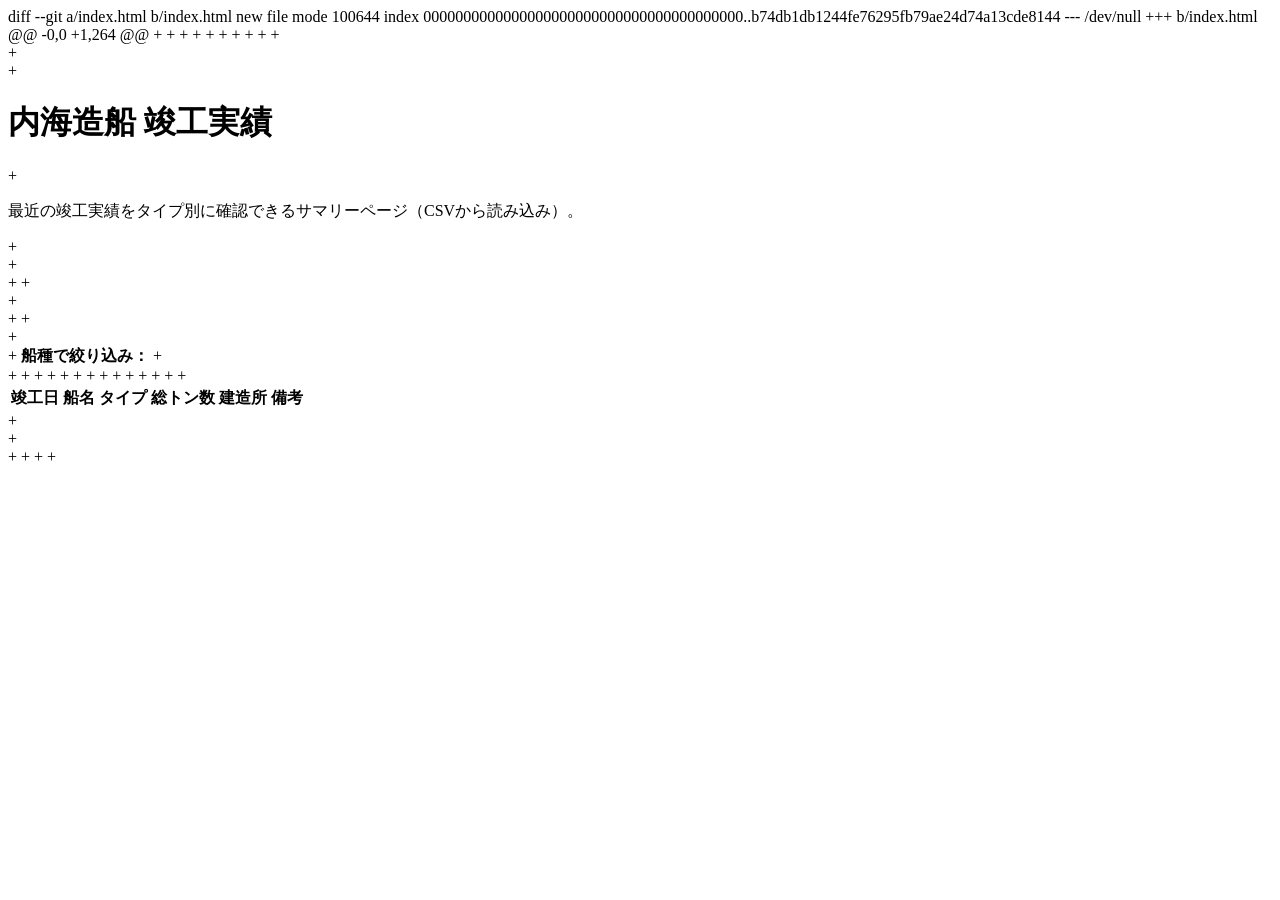
==== index.html @ 5a9d7d97 "Create index.html" ====
diff --git a/index.html b/index.html
new file mode 100644
index 0000000000000000000000000000000000000000..b74db1db1244fe76295fb79ae24d74a13cde8144
--- /dev/null
+++ b/index.html
@@ -0,0 +1,264 @@
+<!DOCTYPE html>
+<html lang="ja">
+<head>
+  <meta charset="UTF-8" />
+  <meta name="viewport" content="width=device-width, initial-scale=1.0" />
+  <title>内海造船 竣工実績</title>
+  <style>
+    :root {
+      --bg: #f6f7fb;
+      --card: #ffffff;
+      --accent: #0b6cff;
+      --text: #1f2933;
+      --muted: #4b5563;
+      --border: #e5e7eb;
+    }
+
+    * { box-sizing: border-box; }
+
+    body {
+      margin: 0;
+      font-family: "Noto Sans JP", "Inter", system-ui, -apple-system, BlinkMacSystemFont, "Segoe UI", sans-serif;
+      background: var(--bg);
+      color: var(--text);
+      line-height: 1.6;
+    }
+
+    header {
+      background: linear-gradient(135deg, #0b6cff, #003e9f);
+      color: #fff;
+      padding: 48px 24px 64px;
+    }
+
+    .container {
+      max-width: 1080px;
+      margin: 0 auto;
+      padding: 0 16px 64px;
+    }
+
+    h1 { margin: 0 0 8px; font-size: 32px; }
+
+    .lead { margin: 0; color: rgba(255,255,255,0.9); }
+
+    .cards {
+      display: grid;
+      grid-template-columns: repeat(auto-fit, minmax(240px, 1fr));
+      gap: 16px;
+      margin-top: -32px;
+    }
+
+    .card {
+      background: var(--card);
+      border-radius: 14px;
+      padding: 20px;
+      box-shadow: 0 14px 30px rgba(0,0,0,0.08);
+      border: 1px solid var(--border);
+    }
+
+    .card h2 { margin: 0 0 6px; font-size: 18px; color: var(--muted); }
+    .card .value { font-size: 28px; font-weight: 700; }
+
+    .filters {
+      display: flex;
+      flex-wrap: wrap;
+      gap: 12px;
+      margin: 32px 0 16px;
+      align-items: center;
+    }
+
+    .pill {
+      padding: 8px 12px;
+      border: 1px solid var(--border);
+      border-radius: 999px;
+      background: var(--card);
+      color: var(--text);
+      cursor: pointer;
+      transition: all .2s ease;
+      font-size: 14px;
+    }
+
+    .pill.active { background: var(--accent); color: #fff; border-color: var(--accent); }
+
+    table {
+      width: 100%;
+      border-collapse: collapse;
+      background: var(--card);
+      border: 1px solid var(--border);
+      border-radius: 12px;
+      overflow: hidden;
+      box-shadow: 0 8px 16px rgba(0,0,0,0.04);
+    }
+
+    th, td {
+      padding: 12px 14px;
+      border-bottom: 1px solid var(--border);
+      text-align: left;
+      font-size: 14px;
+    }
+
+    th { background: #f8fafc; color: var(--muted); font-weight: 600; }
+
+    tr:last-child td { border-bottom: none; }
+
+    .badge {
+      display: inline-block;
+      padding: 6px 10px;
+      border-radius: 999px;
+      background: rgba(11,108,255,0.12);
+      color: #0b6cff;
+      font-weight: 700;
+      font-size: 12px;
+    }
+
+    @media (max-width: 720px) {
+      header { padding: 32px 16px 56px; }
+      h1 { font-size: 26px; }
+      table, thead, tbody, th, td, tr { display: block; }
+      thead { display: none; }
+      tr { border-bottom: 1px solid var(--border); }
+      td { border: none; padding: 10px 14px; }
+      td::before {
+        content: attr(data-label);
+        display: block;
+        font-weight: 700;
+        color: var(--muted);
+        margin-bottom: 4px;
+      }
+    }
+  </style>
+</head>
+<body>
+  <header>
+    <div class="container">
+      <h1>内海造船 竣工実績</h1>
+      <p class="lead">最近の竣工実績をタイプ別に確認できるサマリーページ（CSVから読み込み）。</p>
+    </div>
+  </header>
+
+  <main class="container">
+    <section class="cards" id="summaryCards"></section>
+
+    <section>
+      <div class="filters" id="filters">
+        <strong>船種で絞り込み：</strong>
+      </div>
+
+      <table id="deliveriesTable" aria-label="竣工実績一覧">
+        <thead>
+          <tr>
+            <th>竣工日</th>
+            <th>船名</th>
+            <th>タイプ</th>
+            <th>総トン数</th>
+            <th>建造所</th>
+            <th>備考</th>
+          </tr>
+        </thead>
+        <tbody></tbody>
+      </table>
+    </section>
+  </main>
+
+  <script>
+    let deliveries = [];
+    const tableBody = document.querySelector("#deliveriesTable tbody");
+    const filters = document.getElementById("filters");
+    const summaryCards = document.getElementById("summaryCards");
+
+    const formatNumber = (num) => num.toLocaleString("ja-JP") + " GT";
+
+    const parseCsv = (text) => {
+      const lines = text.trim().split(/\r?\n/);
+      const headers = lines.shift().split(",");
+
+      return lines
+        .filter(Boolean)
+        .map((line) => {
+          const cells = line.split(/,(?=(?:[^"]*"[^"]*")*[^"]*$)/).map((cell) => cell.replace(/^"|"$/g, ""));
+          const record = Object.fromEntries(headers.map((key, idx) => [key, cells[idx] ?? ""]));
+          return {
+            date: record.date,
+            name: record.name,
+            type: record.type,
+            tonnage: Number(record.tonnage) || 0,
+            yard: record.yard,
+            note: record.note,
+          };
+        });
+    };
+
+    const renderTable = (type) => {
+      tableBody.innerHTML = "";
+      const filtered = type === "すべて" ? deliveries : deliveries.filter((d) => d.type === type);
+      filtered
+        .sort((a, b) => new Date(b.date) - new Date(a.date))
+        .forEach((d) => {
+          const tr = document.createElement("tr");
+          tr.innerHTML = `
+            <td data-label="竣工日">${d.date}</td>
+            <td data-label="船名">${d.name}</td>
+            <td data-label="タイプ"><span class="badge">${d.type}</span></td>
+            <td data-label="総トン数">${formatNumber(d.tonnage)}</td>
+            <td data-label="建造所">${d.yard}</td>
+            <td data-label="備考">${d.note}</td>
+          `;
+          tableBody.appendChild(tr);
+        });
+    };
+
+    const buildFilters = () => {
+      filters.innerHTML = "<strong>船種で絞り込み：</strong>";
+      const types = ["すべて", ...new Set(deliveries.map((d) => d.type))];
+      types.forEach((type, index) => {
+        const btn = document.createElement("button");
+        btn.className = "pill" + (index === 0 ? " active" : "");
+        btn.textContent = type;
+        btn.addEventListener("click", () => {
+          document.querySelectorAll('.pill').forEach(p => p.classList.remove('active'));
+          btn.classList.add('active');
+          renderTable(type);
+        });
+        filters.appendChild(btn);
+      });
+    };
+
+    const renderSummary = () => {
+      summaryCards.innerHTML = "";
+      const total = deliveries.length;
+      const avgTonnage = total === 0 ? 0 : Math.round(deliveries.reduce((sum, d) => sum + d.tonnage, 0) / total);
+      const latestYear = deliveries.length ? new Date(Math.max(...deliveries.map((d) => new Date(d.date)))).getFullYear() : "-";
+      const shipTypes = new Set(deliveries.map((d) => d.type)).size;
+
+      const cards = [
+        { label: "掲載件数", value: `${total} 隻` },
+        { label: "平均総トン数", value: `${avgTonnage.toLocaleString("ja-JP")} GT` },
+        { label: "最新竣工年", value: `${latestYear} 年` },
+        { label: "船種バリエーション", value: `${shipTypes} タイプ` },
+      ];
+
+      cards.forEach((card) => {
+        const div = document.createElement("div");
+        div.className = "card";
+        div.innerHTML = `<h2>${card.label}</h2><div class=\"value\">${card.value}</div>`;
+        summaryCards.appendChild(div);
+      });
+    };
+
+    const loadCsv = async () => {
+      try {
+        const response = await fetch("deliveries.csv");
+        const text = await response.text();
+        deliveries = parseCsv(text);
+        buildFilters();
+        renderSummary();
+        renderTable("すべて");
+      } catch (error) {
+        tableBody.innerHTML = `<tr><td colspan=\"6\">データの読み込みに失敗しました</td></tr>`;
+        console.error("CSV load error", error);
+      }
+    };
+
+    loadCsv();
+  </script>
+</body>
+</html>
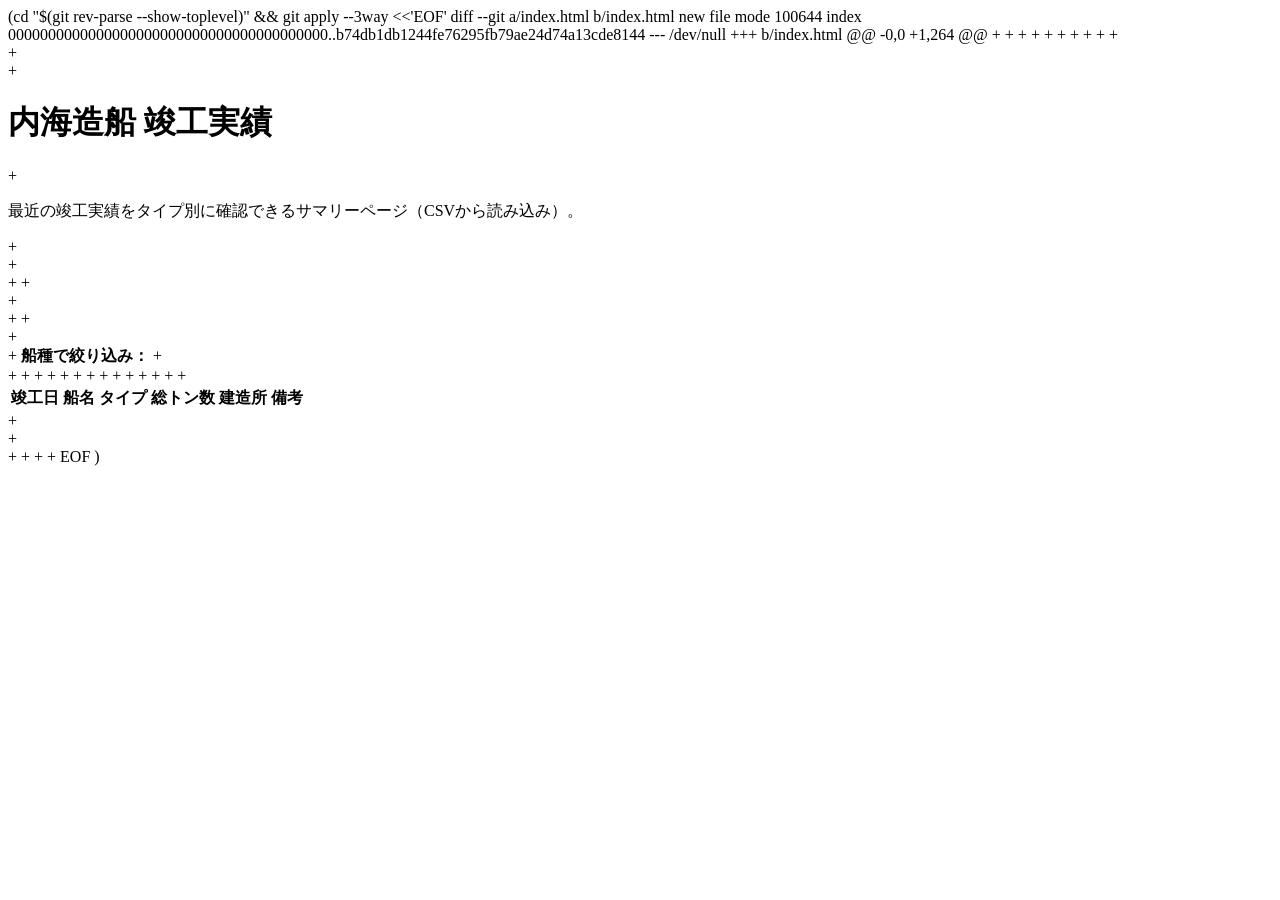
==== commit 2db442e4: "Update index.html" ====
--- a/index.html
+++ b/index.html
@@ -1,3 +1,4 @@
+ (cd "$(git rev-parse --show-toplevel)" && git apply --3way <<'EOF' 
 diff --git a/index.html b/index.html
 new file mode 100644
 index 0000000000000000000000000000000000000000..b74db1db1244fe76295fb79ae24d74a13cde8144
@@ -268,3 +269,6 @@
 +  </script>
 +</body>
 +</html>
+ 
+EOF
+)
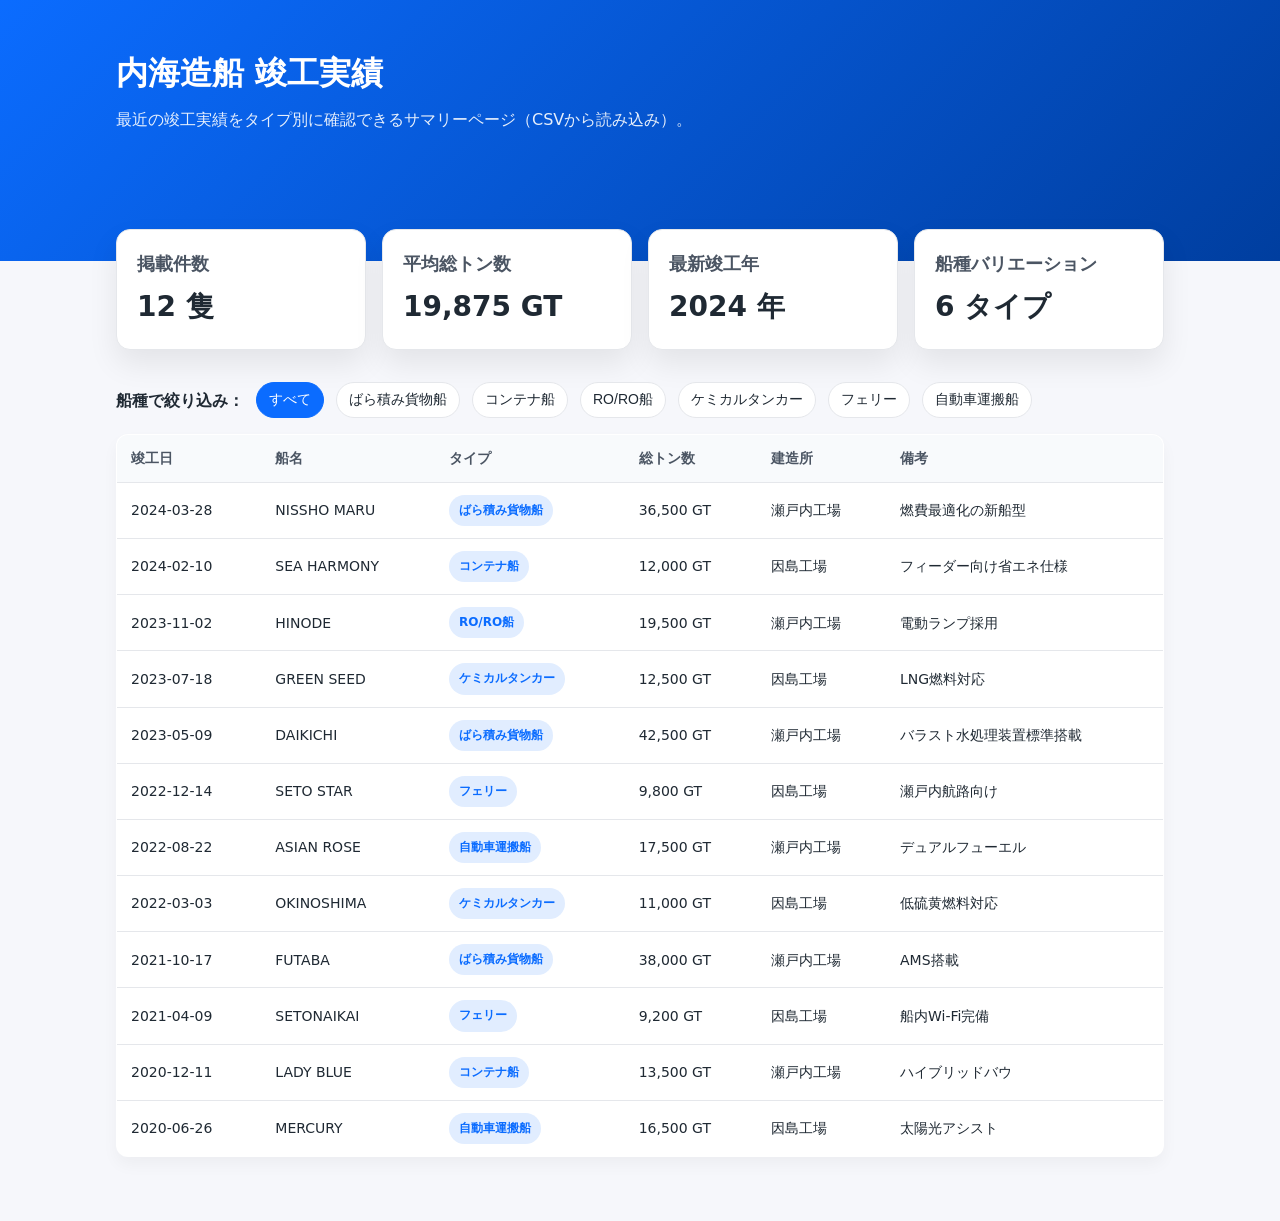
==== commit f49d9b6a: "Fix index.html and deliveries.csv containing raw diff text Both files were committed with the conten" ====
--- a/index.html
+++ b/index.html
@@ -1,274 +1,264 @@
- (cd "$(git rev-parse --show-toplevel)" && git apply --3way <<'EOF' 
-diff --git a/index.html b/index.html
-new file mode 100644
-index 0000000000000000000000000000000000000000..b74db1db1244fe76295fb79ae24d74a13cde8144
---- /dev/null
-+++ b/index.html
-@@ -0,0 +1,264 @@
-+<!DOCTYPE html>
-+<html lang="ja">
-+<head>
-+  <meta charset="UTF-8" />
-+  <meta name="viewport" content="width=device-width, initial-scale=1.0" />
-+  <title>内海造船 竣工実績</title>
-+  <style>
-+    :root {
-+      --bg: #f6f7fb;
-+      --card: #ffffff;
-+      --accent: #0b6cff;
-+      --text: #1f2933;
-+      --muted: #4b5563;
-+      --border: #e5e7eb;
-+    }
-+
-+    * { box-sizing: border-box; }
-+
-+    body {
-+      margin: 0;
-+      font-family: "Noto Sans JP", "Inter", system-ui, -apple-system, BlinkMacSystemFont, "Segoe UI", sans-serif;
-+      background: var(--bg);
-+      color: var(--text);
-+      line-height: 1.6;
-+    }
-+
-+    header {
-+      background: linear-gradient(135deg, #0b6cff, #003e9f);
-+      color: #fff;
-+      padding: 48px 24px 64px;
-+    }
-+
-+    .container {
-+      max-width: 1080px;
-+      margin: 0 auto;
-+      padding: 0 16px 64px;
-+    }
-+
-+    h1 { margin: 0 0 8px; font-size: 32px; }
-+
-+    .lead { margin: 0; color: rgba(255,255,255,0.9); }
-+
-+    .cards {
-+      display: grid;
-+      grid-template-columns: repeat(auto-fit, minmax(240px, 1fr));
-+      gap: 16px;
-+      margin-top: -32px;
-+    }
-+
-+    .card {
-+      background: var(--card);
-+      border-radius: 14px;
-+      padding: 20px;
-+      box-shadow: 0 14px 30px rgba(0,0,0,0.08);
-+      border: 1px solid var(--border);
-+    }
-+
-+    .card h2 { margin: 0 0 6px; font-size: 18px; color: var(--muted); }
-+    .card .value { font-size: 28px; font-weight: 700; }
-+
-+    .filters {
-+      display: flex;
-+      flex-wrap: wrap;
-+      gap: 12px;
-+      margin: 32px 0 16px;
-+      align-items: center;
-+    }
-+
-+    .pill {
-+      padding: 8px 12px;
-+      border: 1px solid var(--border);
-+      border-radius: 999px;
-+      background: var(--card);
-+      color: var(--text);
-+      cursor: pointer;
-+      transition: all .2s ease;
-+      font-size: 14px;
-+    }
-+
-+    .pill.active { background: var(--accent); color: #fff; border-color: var(--accent); }
-+
-+    table {
-+      width: 100%;
-+      border-collapse: collapse;
-+      background: var(--card);
-+      border: 1px solid var(--border);
-+      border-radius: 12px;
-+      overflow: hidden;
-+      box-shadow: 0 8px 16px rgba(0,0,0,0.04);
-+    }
-+
-+    th, td {
-+      padding: 12px 14px;
-+      border-bottom: 1px solid var(--border);
-+      text-align: left;
-+      font-size: 14px;
-+    }
-+
-+    th { background: #f8fafc; color: var(--muted); font-weight: 600; }
-+
-+    tr:last-child td { border-bottom: none; }
-+
-+    .badge {
-+      display: inline-block;
-+      padding: 6px 10px;
-+      border-radius: 999px;
-+      background: rgba(11,108,255,0.12);
-+      color: #0b6cff;
-+      font-weight: 700;
-+      font-size: 12px;
-+    }
-+
-+    @media (max-width: 720px) {
-+      header { padding: 32px 16px 56px; }
-+      h1 { font-size: 26px; }
-+      table, thead, tbody, th, td, tr { display: block; }
-+      thead { display: none; }
-+      tr { border-bottom: 1px solid var(--border); }
-+      td { border: none; padding: 10px 14px; }
-+      td::before {
-+        content: attr(data-label);
-+        display: block;
-+        font-weight: 700;
-+        color: var(--muted);
-+        margin-bottom: 4px;
-+      }
-+    }
-+  </style>
-+</head>
-+<body>
-+  <header>
-+    <div class="container">
-+      <h1>内海造船 竣工実績</h1>
-+      <p class="lead">最近の竣工実績をタイプ別に確認できるサマリーページ（CSVから読み込み）。</p>
-+    </div>
-+  </header>
-+
-+  <main class="container">
-+    <section class="cards" id="summaryCards"></section>
-+
-+    <section>
-+      <div class="filters" id="filters">
-+        <strong>船種で絞り込み：</strong>
-+      </div>
-+
-+      <table id="deliveriesTable" aria-label="竣工実績一覧">
-+        <thead>
-+          <tr>
-+            <th>竣工日</th>
-+            <th>船名</th>
-+            <th>タイプ</th>
-+            <th>総トン数</th>
-+            <th>建造所</th>
-+            <th>備考</th>
-+          </tr>
-+        </thead>
-+        <tbody></tbody>
-+      </table>
-+    </section>
-+  </main>
-+
-+  <script>
-+    let deliveries = [];
-+    const tableBody = document.querySelector("#deliveriesTable tbody");
-+    const filters = document.getElementById("filters");
-+    const summaryCards = document.getElementById("summaryCards");
-+
-+    const formatNumber = (num) => num.toLocaleString("ja-JP") + " GT";
-+
-+    const parseCsv = (text) => {
-+      const lines = text.trim().split(/\r?\n/);
-+      const headers = lines.shift().split(",");
-+
-+      return lines
-+        .filter(Boolean)
-+        .map((line) => {
-+          const cells = line.split(/,(?=(?:[^"]*"[^"]*")*[^"]*$)/).map((cell) => cell.replace(/^"|"$/g, ""));
-+          const record = Object.fromEntries(headers.map((key, idx) => [key, cells[idx] ?? ""]));
-+          return {
-+            date: record.date,
-+            name: record.name,
-+            type: record.type,
-+            tonnage: Number(record.tonnage) || 0,
-+            yard: record.yard,
-+            note: record.note,
-+          };
-+        });
-+    };
-+
-+    const renderTable = (type) => {
-+      tableBody.innerHTML = "";
-+      const filtered = type === "すべて" ? deliveries : deliveries.filter((d) => d.type === type);
-+      filtered
-+        .sort((a, b) => new Date(b.date) - new Date(a.date))
-+        .forEach((d) => {
-+          const tr = document.createElement("tr");
-+          tr.innerHTML = `
-+            <td data-label="竣工日">${d.date}</td>
-+            <td data-label="船名">${d.name}</td>
-+            <td data-label="タイプ"><span class="badge">${d.type}</span></td>
-+            <td data-label="総トン数">${formatNumber(d.tonnage)}</td>
-+            <td data-label="建造所">${d.yard}</td>
-+            <td data-label="備考">${d.note}</td>
-+          `;
-+          tableBody.appendChild(tr);
-+        });
-+    };
-+
-+    const buildFilters = () => {
-+      filters.innerHTML = "<strong>船種で絞り込み：</strong>";
-+      const types = ["すべて", ...new Set(deliveries.map((d) => d.type))];
-+      types.forEach((type, index) => {
-+        const btn = document.createElement("button");
-+        btn.className = "pill" + (index === 0 ? " active" : "");
-+        btn.textContent = type;
-+        btn.addEventListener("click", () => {
-+          document.querySelectorAll('.pill').forEach(p => p.classList.remove('active'));
-+          btn.classList.add('active');
-+          renderTable(type);
-+        });
-+        filters.appendChild(btn);
-+      });
-+    };
-+
-+    const renderSummary = () => {
-+      summaryCards.innerHTML = "";
-+      const total = deliveries.length;
-+      const avgTonnage = total === 0 ? 0 : Math.round(deliveries.reduce((sum, d) => sum + d.tonnage, 0) / total);
-+      const latestYear = deliveries.length ? new Date(Math.max(...deliveries.map((d) => new Date(d.date)))).getFullYear() : "-";
-+      const shipTypes = new Set(deliveries.map((d) => d.type)).size;
-+
-+      const cards = [
-+        { label: "掲載件数", value: `${total} 隻` },
-+        { label: "平均総トン数", value: `${avgTonnage.toLocaleString("ja-JP")} GT` },
-+        { label: "最新竣工年", value: `${latestYear} 年` },
-+        { label: "船種バリエーション", value: `${shipTypes} タイプ` },
-+      ];
-+
-+      cards.forEach((card) => {
-+        const div = document.createElement("div");
-+        div.className = "card";
-+        div.innerHTML = `<h2>${card.label}</h2><div class=\"value\">${card.value}</div>`;
-+        summaryCards.appendChild(div);
-+      });
-+    };
-+
-+    const loadCsv = async () => {
-+      try {
-+        const response = await fetch("deliveries.csv");
-+        const text = await response.text();
-+        deliveries = parseCsv(text);
-+        buildFilters();
-+        renderSummary();
-+        renderTable("すべて");
-+      } catch (error) {
-+        tableBody.innerHTML = `<tr><td colspan=\"6\">データの読み込みに失敗しました</td></tr>`;
-+        console.error("CSV load error", error);
-+      }
-+    };
-+
-+    loadCsv();
-+  </script>
-+</body>
-+</html>
- 
-EOF
-)
+<!DOCTYPE html>
+<html lang="ja">
+<head>
+  <meta charset="UTF-8" />
+  <meta name="viewport" content="width=device-width, initial-scale=1.0" />
+  <title>内海造船 竣工実績</title>
+  <style>
+    :root {
+      --bg: #f6f7fb;
+      --card: #ffffff;
+      --accent: #0b6cff;
+      --text: #1f2933;
+      --muted: #4b5563;
+      --border: #e5e7eb;
+    }
+
+    * { box-sizing: border-box; }
+
+    body {
+      margin: 0;
+      font-family: "Noto Sans JP", "Inter", system-ui, -apple-system, BlinkMacSystemFont, "Segoe UI", sans-serif;
+      background: var(--bg);
+      color: var(--text);
+      line-height: 1.6;
+    }
+
+    header {
+      background: linear-gradient(135deg, #0b6cff, #003e9f);
+      color: #fff;
+      padding: 48px 24px 64px;
+    }
+
+    .container {
+      max-width: 1080px;
+      margin: 0 auto;
+      padding: 0 16px 64px;
+    }
+
+    h1 { margin: 0 0 8px; font-size: 32px; }
+
+    .lead { margin: 0; color: rgba(255,255,255,0.9); }
+
+    .cards {
+      display: grid;
+      grid-template-columns: repeat(auto-fit, minmax(240px, 1fr));
+      gap: 16px;
+      margin-top: -32px;
+    }
+
+    .card {
+      background: var(--card);
+      border-radius: 14px;
+      padding: 20px;
+      box-shadow: 0 14px 30px rgba(0,0,0,0.08);
+      border: 1px solid var(--border);
+    }
+
+    .card h2 { margin: 0 0 6px; font-size: 18px; color: var(--muted); }
+    .card .value { font-size: 28px; font-weight: 700; }
+
+    .filters {
+      display: flex;
+      flex-wrap: wrap;
+      gap: 12px;
+      margin: 32px 0 16px;
+      align-items: center;
+    }
+
+    .pill {
+      padding: 8px 12px;
+      border: 1px solid var(--border);
+      border-radius: 999px;
+      background: var(--card);
+      color: var(--text);
+      cursor: pointer;
+      transition: all .2s ease;
+      font-size: 14px;
+    }
+
+    .pill.active { background: var(--accent); color: #fff; border-color: var(--accent); }
+
+    table {
+      width: 100%;
+      border-collapse: collapse;
+      background: var(--card);
+      border: 1px solid var(--border);
+      border-radius: 12px;
+      overflow: hidden;
+      box-shadow: 0 8px 16px rgba(0,0,0,0.04);
+    }
+
+    th, td {
+      padding: 12px 14px;
+      border-bottom: 1px solid var(--border);
+      text-align: left;
+      font-size: 14px;
+    }
+
+    th { background: #f8fafc; color: var(--muted); font-weight: 600; }
+
+    tr:last-child td { border-bottom: none; }
+
+    .badge {
+      display: inline-block;
+      padding: 6px 10px;
+      border-radius: 999px;
+      background: rgba(11,108,255,0.12);
+      color: #0b6cff;
+      font-weight: 700;
+      font-size: 12px;
+    }
+
+    @media (max-width: 720px) {
+      header { padding: 32px 16px 56px; }
+      h1 { font-size: 26px; }
+      table, thead, tbody, th, td, tr { display: block; }
+      thead { display: none; }
+      tr { border-bottom: 1px solid var(--border); }
+      td { border: none; padding: 10px 14px; }
+      td::before {
+        content: attr(data-label);
+        display: block;
+        font-weight: 700;
+        color: var(--muted);
+        margin-bottom: 4px;
+      }
+    }
+  </style>
+</head>
+<body>
+  <header>
+    <div class="container">
+      <h1>内海造船 竣工実績</h1>
+      <p class="lead">最近の竣工実績をタイプ別に確認できるサマリーページ（CSVから読み込み）。</p>
+    </div>
+  </header>
+
+  <main class="container">
+    <section class="cards" id="summaryCards"></section>
+
+    <section>
+      <div class="filters" id="filters">
+        <strong>船種で絞り込み：</strong>
+      </div>
+
+      <table id="deliveriesTable" aria-label="竣工実績一覧">
+        <thead>
+          <tr>
+            <th>竣工日</th>
+            <th>船名</th>
+            <th>タイプ</th>
+            <th>総トン数</th>
+            <th>建造所</th>
+            <th>備考</th>
+          </tr>
+        </thead>
+        <tbody></tbody>
+      </table>
+    </section>
+  </main>
+
+  <script>
+    let deliveries = [];
+    const tableBody = document.querySelector("#deliveriesTable tbody");
+    const filters = document.getElementById("filters");
+    const summaryCards = document.getElementById("summaryCards");
+
+    const formatNumber = (num) => num.toLocaleString("ja-JP") + " GT";
+
+    const parseCsv = (text) => {
+      const lines = text.trim().split(/\r?\n/);
+      const headers = lines.shift().split(",");
+
+      return lines
+        .filter(Boolean)
+        .map((line) => {
+          const cells = line.split(/,(?=(?:[^"]*"[^"]*")*[^"]*$)/).map((cell) => cell.replace(/^"|"$/g, ""));
+          const record = Object.fromEntries(headers.map((key, idx) => [key, cells[idx] ?? ""]));
+          return {
+            date: record.date,
+            name: record.name,
+            type: record.type,
+            tonnage: Number(record.tonnage) || 0,
+            yard: record.yard,
+            note: record.note,
+          };
+        });
+    };
+
+    const renderTable = (type) => {
+      tableBody.innerHTML = "";
+      const filtered = type === "すべて" ? deliveries : deliveries.filter((d) => d.type === type);
+      filtered
+        .sort((a, b) => new Date(b.date) - new Date(a.date))
+        .forEach((d) => {
+          const tr = document.createElement("tr");
+          tr.innerHTML = `
+            <td data-label="竣工日">${d.date}</td>
+            <td data-label="船名">${d.name}</td>
+            <td data-label="タイプ"><span class="badge">${d.type}</span></td>
+            <td data-label="総トン数">${formatNumber(d.tonnage)}</td>
+            <td data-label="建造所">${d.yard}</td>
+            <td data-label="備考">${d.note}</td>
+          `;
+          tableBody.appendChild(tr);
+        });
+    };
+
+    const buildFilters = () => {
+      filters.innerHTML = "<strong>船種で絞り込み：</strong>";
+      const types = ["すべて", ...new Set(deliveries.map((d) => d.type))];
+      types.forEach((type, index) => {
+        const btn = document.createElement("button");
+        btn.className = "pill" + (index === 0 ? " active" : "");
+        btn.textContent = type;
+        btn.addEventListener("click", () => {
+          document.querySelectorAll('.pill').forEach(p => p.classList.remove('active'));
+          btn.classList.add('active');
+          renderTable(type);
+        });
+        filters.appendChild(btn);
+      });
+    };
+
+    const renderSummary = () => {
+      summaryCards.innerHTML = "";
+      const total = deliveries.length;
+      const avgTonnage = total === 0 ? 0 : Math.round(deliveries.reduce((sum, d) => sum + d.tonnage, 0) / total);
+      const latestYear = deliveries.length ? new Date(Math.max(...deliveries.map((d) => new Date(d.date)))).getFullYear() : "-";
+      const shipTypes = new Set(deliveries.map((d) => d.type)).size;
+
+      const cards = [
+        { label: "掲載件数", value: `${total} 隻` },
+        { label: "平均総トン数", value: `${avgTonnage.toLocaleString("ja-JP")} GT` },
+        { label: "最新竣工年", value: `${latestYear} 年` },
+        { label: "船種バリエーション", value: `${shipTypes} タイプ` },
+      ];
+
+      cards.forEach((card) => {
+        const div = document.createElement("div");
+        div.className = "card";
+        div.innerHTML = `<h2>${card.label}</h2><div class=\"value\">${card.value}</div>`;
+        summaryCards.appendChild(div);
+      });
+    };
+
+    const loadCsv = async () => {
+      try {
+        const response = await fetch("deliveries.csv");
+        const text = await response.text();
+        deliveries = parseCsv(text);
+        buildFilters();
+        renderSummary();
+        renderTable("すべて");
+      } catch (error) {
+        tableBody.innerHTML = `<tr><td colspan=\"6\">データの読み込みに失敗しました</td></tr>`;
+        console.error("CSV load error", error);
+      }
+    };
+
+    loadCsv();
+  </script>
+</body>
+</html>
